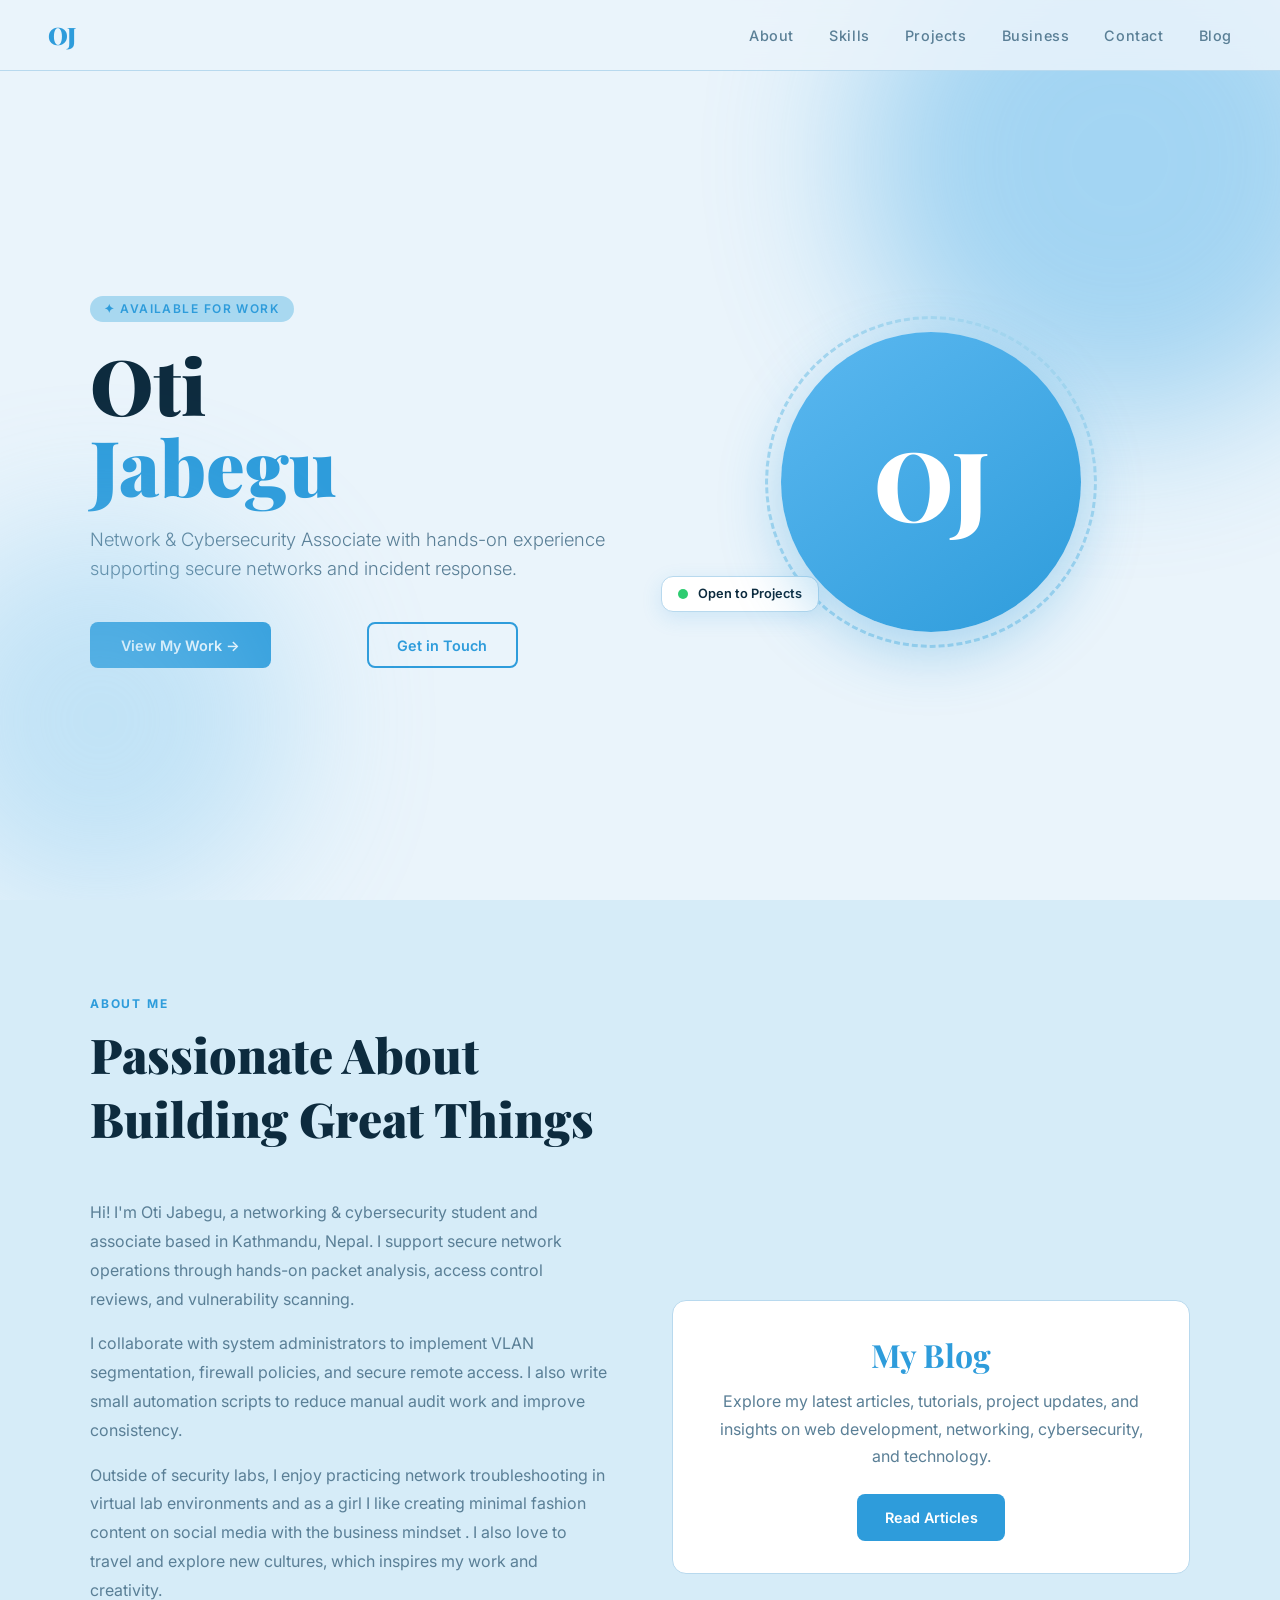
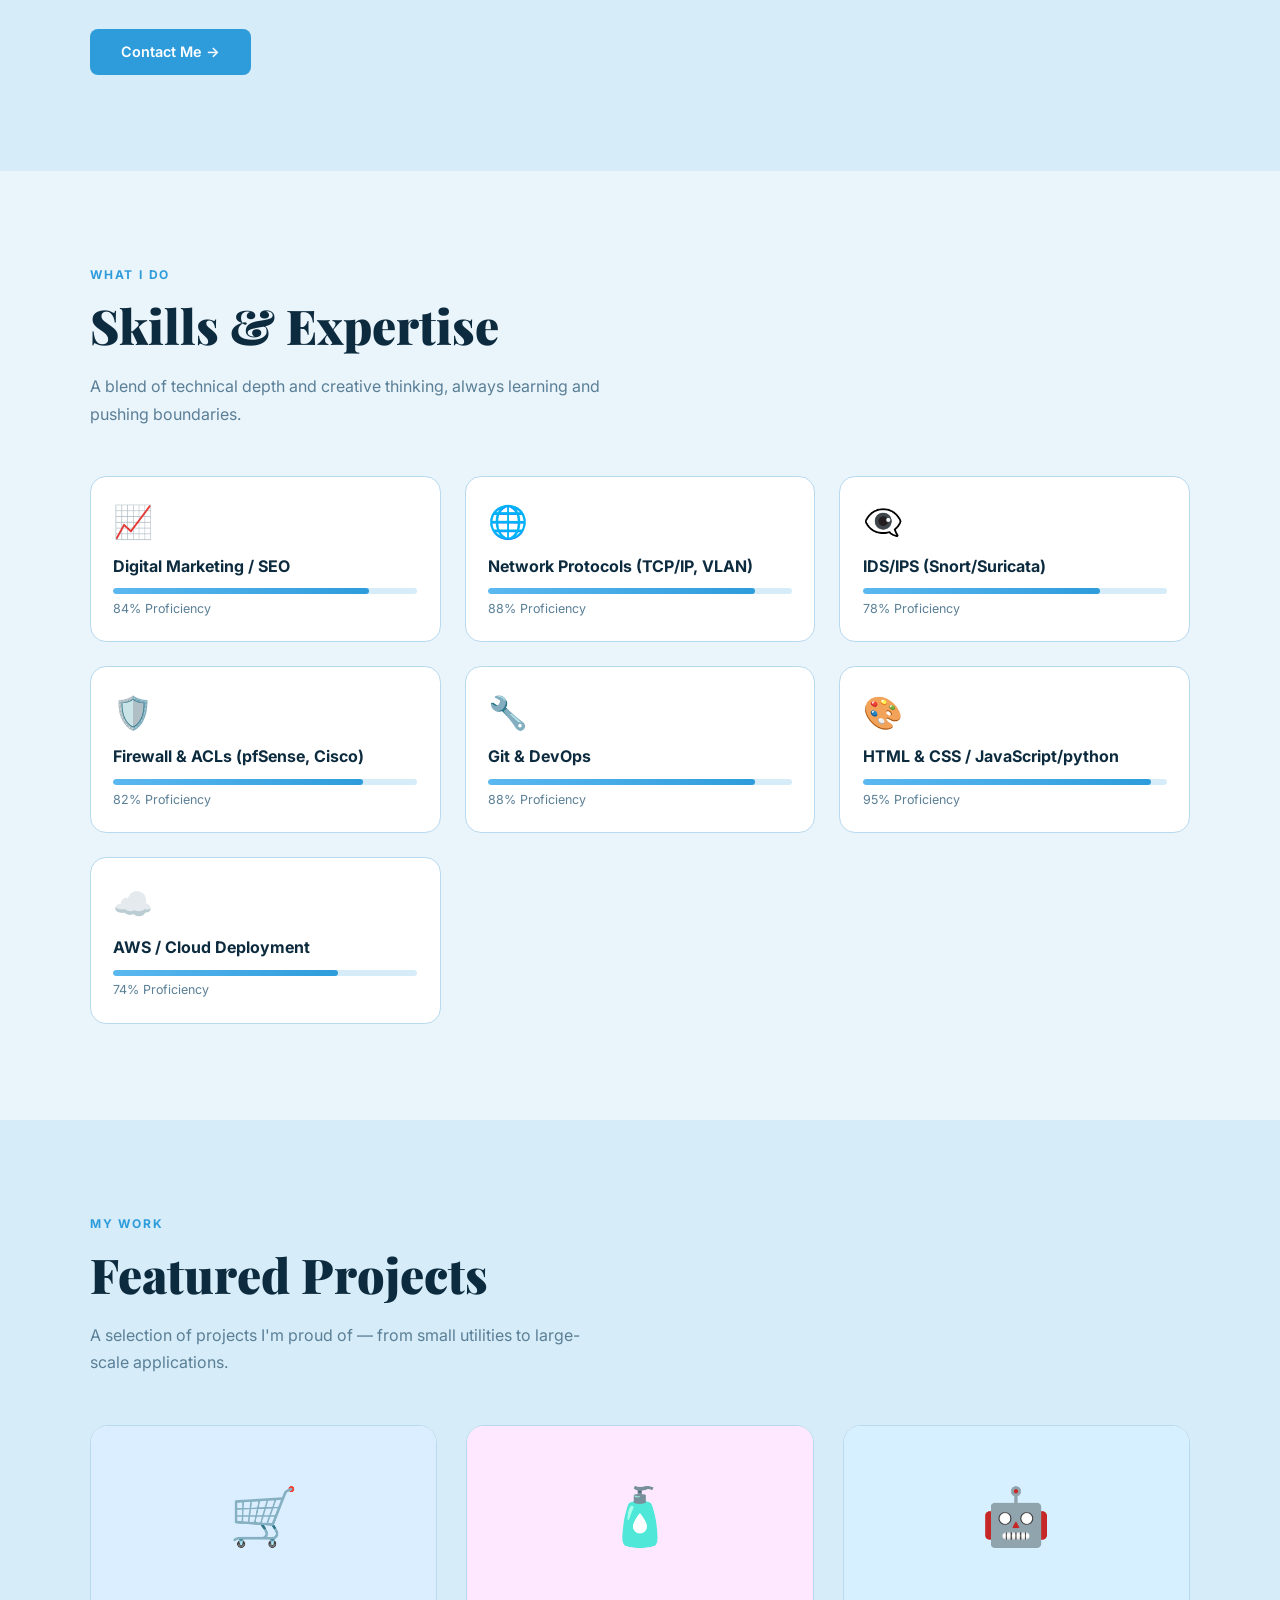
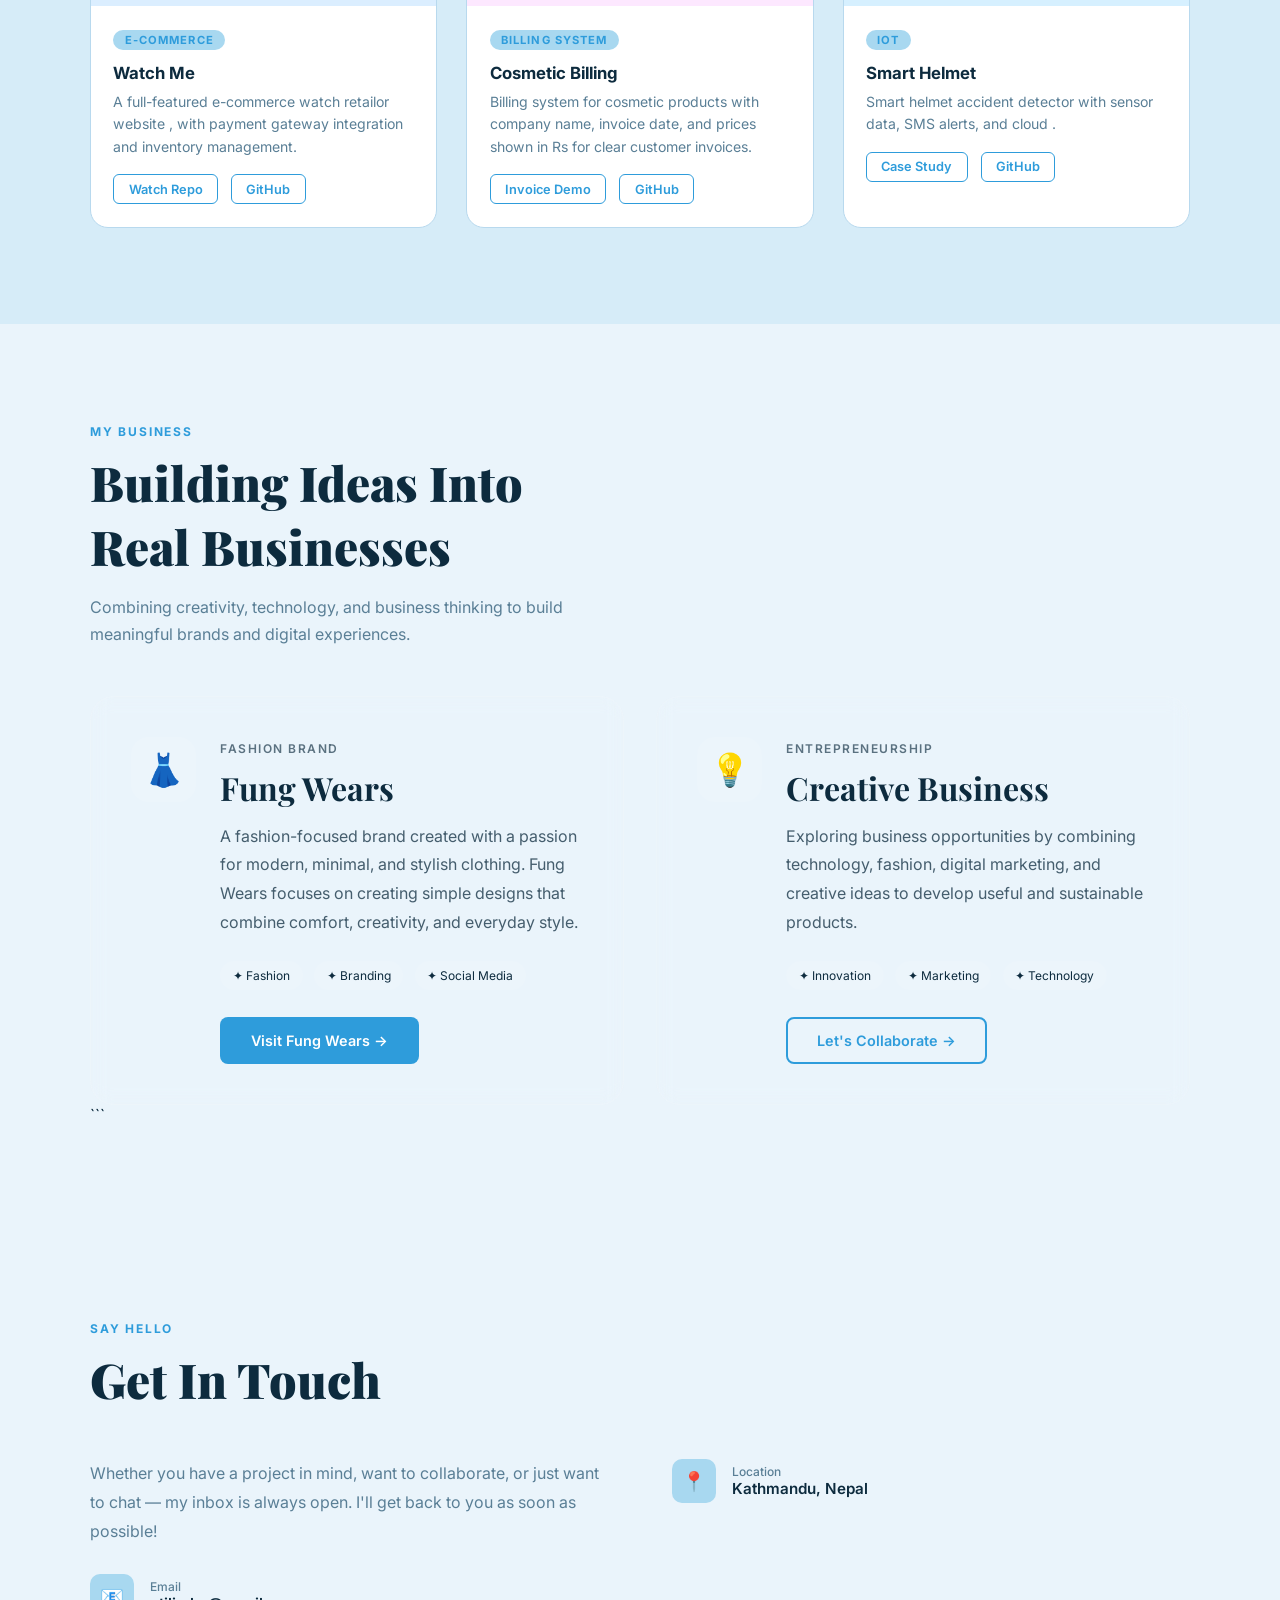
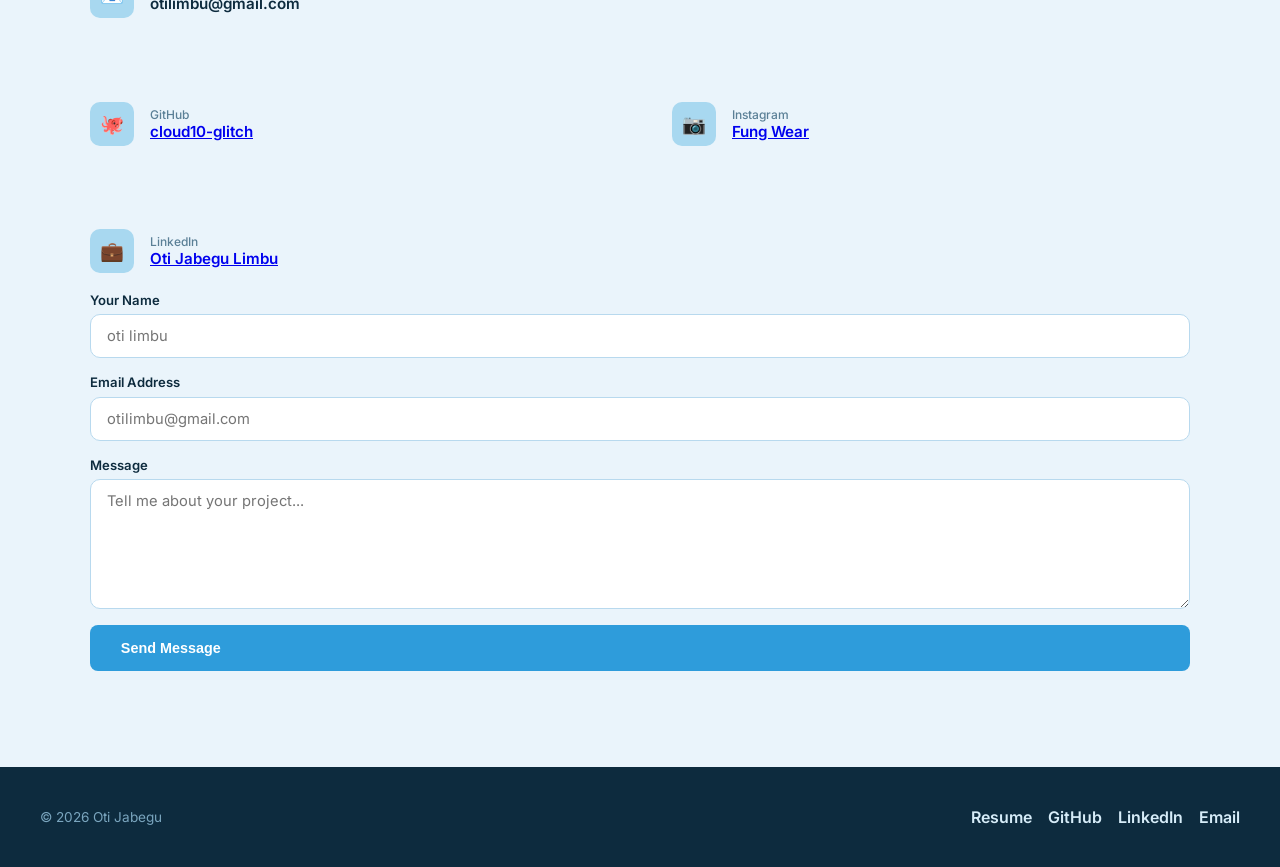
==== Porfilio/Porfilio/index.html @ 8cf0d46f "Add files via upload" ====
<!DOCTYPE html>
<!--
  INDEX.HTML
  This file holds the STRUCTURE / CONTENT of the website
  (the text, headings, sections, buttons, and links).

  It links out to two other files:
    - style.css  → controls how everything LOOKS
    - script.js  → controls how everything BEHAVES/interacts

  Keeping HTML, CSS, and JS in separate files is standard
  practice — it makes each file shorter and easier to find
  what you're looking for.
-->
<html lang="en">
<head>
  <meta charset="UTF-8" />
  <meta name="viewport" content="width=device-width, initial-scale=1.0" />
  <title>Oti Jabegu | Portfolio</title>

  <!-- Google Fonts used by this design -->
  <link
    href="https://fonts.googleapis.com/css2?family=Playfair+Display:wght@400;700;900&family=Inter:wght@300;400;500;600&display=swap"
    rel="stylesheet"
  />

  <!-- Our own stylesheet (all the CSS lives here now) -->
  <link rel="stylesheet" href="style.css" />
</head>
<body>

  <!-- ============ NAVIGATION BAR ============ -->
  <nav id="navbar">
    <div class="nav-logo">OJ</div>
    <ul class="nav-links">
      <li><a href="#about">About</a></li>
      <li><a href="#skills">Skills</a></li>
      <li><a href="#projects">Projects</a></li>
      <li><a href="#business">Business</a></li>
      <li><a href="#contact">Contact</a></li>
      <li><a href="blog.html">Blog</a></li>
    </ul>
  </nav>

  <!-- ============ HERO SECTION ============ -->
  <section id="hero">
    <!-- Decorative glowing circles in the background -->
    <div class="orb orb1" id="orb1"></div>
    <div class="orb orb2" id="orb2"></div>

    <div class="hero-inner">
      <div class="hero-content">
        <div class="hero-tag">✦ Available for Work</div>
        <h1 class="hero-name">Oti<br /><span>Jabegu</span></h1>
        <p class="hero-sub">
          Network & Cybersecurity Associate with hands-on experience supporting secure networks and incident response.
        </p>
        <div class="hero-btns">
          <a href="#projects" class="btn btn-primary">View My Work →</a>
          <a href="#contact" class="btn btn-outline">Get in Touch</a>
        </div>
      </div>

      <div class="hero-visual">
        <div class="avatar-wrap">
          <div class="avatar-ring"></div>
          <div class="avatar-circle">OJ</div>
          <div class="badge badge1">
            <div class="badge-dot"></div>
            Open to Projects
          </div>
          
        </div>
      </div>
    </div>
  </section>

  <!-- ============ ABOUT SECTION ============ -->
  <section id="about">
    <div class="section-inner">
      <p class="section-eyebrow fade-up">About Me</p>
      <h2 class="section-title fade-up">Passionate About<br />Building Great Things</h2>

      <div class="about-grid fade-up">
        <div class="about-text">
          <p>
            Hi! I'm Oti Jabegu, a networking & cybersecurity student and
            associate based in Kathmandu, Nepal. I support secure network
            operations through hands-on packet analysis, access control
            reviews, and vulnerability scanning.
          </p>
          <p>
            I collaborate with system administrators to implement VLAN
            segmentation, firewall policies, and secure remote access. I also
            write small automation scripts to reduce manual audit work and
            improve consistency.
          </p>
          <p>
            Outside of security labs, I enjoy practicing network
            troubleshooting in virtual lab environments and as a girl I like creating minimal fashion content on social media with the business mindset . 
            I  also love to travel and explore new cultures, which inspires my work and creativity.
          </p>
          <a href="#contact" class="btn btn-primary" style="width:fit-content; margin-top:.5rem">
            Contact Me →
          </a>
        </div>

        <div class="blog-ad" style="display:block; visibility:visible; opacity:1">
          <i class="fas fa-blog"></i>
          <h3>My Blog</h3>
          <p>
            Explore my latest articles, tutorials, project updates, and insights
            on web development, networking, cybersecurity, and technology.
          </p>
          <a href="Porfilio/blog.html" class="btn">Read Articles</a>
        </div>
      </div>
  </section>

  <!-- ============ SKILLS SECTION ============ -->
  <!-- The actual skill cards are built by JavaScript (see script.js) -->
  <section id="skills">
    <div class="section-inner">
      <p class="section-eyebrow fade-up">What I Do</p>
      <h2 class="section-title fade-up">Skills &amp; Expertise</h2>
      <p class="section-desc fade-up">
        A blend of technical depth and creative thinking, always learning and pushing boundaries.
      </p>
      <div class="skills-grid" id="skills-grid">
        <!-- filled in automatically by script.js -->
      </div>
    </div>
  </section>

  <!-- ============ PROJECTS SECTION ============ -->
  <!-- The actual project cards are built by JavaScript (see script.js) -->
  <section id="projects">
    <div class="section-inner">
      <p class="section-eyebrow fade-up">My Work</p>
      <h2 class="section-title fade-up">Featured Projects</h2>
      <p class="section-desc fade-up">
        A selection of projects I'm proud of — from small utilities to large-scale applications.
      </p>
      <div class="projects-grid" id="projects-grid">
        <!-- filled in automatically by script.js -->
      </div>
    </div>
  </section>
  <!-- ============ BUSINESS SECTION ============ -->

<section id="business">
  <div class="section-inner">
<p class="section-eyebrow fade-up">My Business</p>

<h2 class="section-title fade-up">
  Building Ideas Into<br />Real Businesses
</h2>

<p class="section-desc fade-up">
  Combining creativity, technology, and business thinking to build
  meaningful brands and digital experiences.
</p>

<div class="business-grid fade-up">

  <!-- Business Card -->
  <div class="business-card">
    <div class="business-icon">👗</div>

    <div class="business-content">
      <span class="business-tag">Fashion Brand</span>

      <h3>Fung Wears</h3>

      <p>
        A fashion-focused brand created with a passion for modern,
        minimal, and stylish clothing. Fung Wears focuses on creating
        simple designs that combine comfort, creativity, and everyday style.
      </p>

      <div class="business-features">
        <span>✦ Fashion</span>
        <span>✦ Branding</span>
        <span>✦ Social Media</span>
      </div>

      <a
        href="https://www.instagram.com/fung_wears/"
        target="_blank"
        rel="noopener noreferrer"
        class="btn btn-primary"
      >
        Visit Fung Wears →
      </a>
    </div>
  </div>

  <!-- Business Idea Card -->
  <div class="business-card business-card-alt">
    <div class="business-icon">💡</div>

    <div class="business-content">
      <span class="business-tag">Entrepreneurship</span>

      <h3>Creative Business</h3>

      <p>
        Exploring business opportunities by combining technology,
        fashion, digital marketing, and creative ideas to develop
        useful and sustainable products.
      </p>

      <div class="business-features">
        <span>✦ Innovation</span>
        <span>✦ Marketing</span>
        <span>✦ Technology</span>
      </div>

      <a href="#contact" class="btn btn-outline">
        Let's Collaborate →
      </a>
    </div>
  </div>

</div>
```

  </div>
</section>


  <!-- ============ CONTACT SECTION ============ -->
  <section id="contact">
    <div class="section-inner">
      <p class="section-eyebrow fade-up">Say Hello</p>
      <h2 class="section-title fade-up">Get In Touch</h2>

      <div class="contact-wrap fade-up">
        <!-- Left column: contact details -->
        <div class="contact-info">
          <p>
            Whether you have a project in mind, want to collaborate, or just
            want to chat — my inbox is always open. I'll get back to you as
            soon as possible!
          </p>

          <div class="contact-item">
            <div class="contact-icon">📧</div>
            <div>
              <div class="contact-label">Email</div>
              <div class="contact-val">otilimbu@gmail.com</div>
              </div>
            </div>
          </div>
<div class="contact-item">
            <div class="contact-icon">📍</div>
            <div>
              <div class="contact-label">Location</div>
              <div class="contact-val">Kathmandu, Nepal</div>
            </div>
          </div>
          

          <div class="contact-item">
            <div class="contact-icon">🐙</div>
            <div>
              <div class="contact-label">GitHub</div>
              <div class="contact-val"><a href="https://github.com/cloud10-glitch" target="_blank" rel="noopener noreferrer">cloud10-glitch</a></div>
            </div>
          </div>
          

          <div class="contact-item">
            <div class="contact-icon">📷</div>
            <div>
              <div class="contact-label">Instagram</div>
              <div class="contact-val"><a href="https://www.instagram.com/fung_wears/" target="_blank" rel="noopener noreferrer">Fung Wear</a></div>
            </div>
          </div>
 
          <div class="contact-item">
            <div class="contact-icon">💼</div>
            <div>
              <div class="contact-label">LinkedIn</div>
              <div class="contact-val"><a href="https://www.linkedin.com/in/oti-jabegu-limbu-67b0b8324" target="_blank" rel="noopener noreferrer">Oti Jabegu Limbu</a></div>
            </div>
          </div>
        </div>

        <!-- Right column: the contact form itself -->
        <form class="contact-form" id="contact-form">
          <div class="form-group">
            <label for="name">Your Name</label>
            <input id="name" type="text" placeholder="oti limbu" required />
          </div>
          <div class="form-group">
            <label for="email">Email Address</label>
            <input id="email" type="email" placeholder="otilimbu@gmail.com" required />
          </div>
          <div class="form-group">
            <label for="message">Message</label>
            <textarea id="message" placeholder="Tell me about your project..." required></textarea>
          </div>
          <button type="submit" class="btn btn-primary">Send Message </button>
          <div id="msg-sent">✅ Message sent! I'll be in touch soon.</div>
        </form>
      </div>
    </div>
  </section>

  <!-- ============ FOOTER ============ -->
  <footer>
    
    <p>© 2026 Oti Jabegu</p>
    <div class="footer-links">
      <a href="c:\Users\Acer\Downloads\Oti Jabegu CV6.pdf" target="_blank" rel="noopener noreferrer">Resume</a>
      <a href="https://github.com/cloud10-glitch" target="_blank" rel="noopener noreferrer">GitHub</a>
      <a href="https://www.linkedin.com/in/oti-jabegu-limbu-67b0b8324" target="_blank" rel="noopener noreferrer">LinkedIn</a>
      <a href="mailto:otilimbu@gmail.com">Email</a>
    </div>
  </footer>

  <!-- Our own script (all the JavaScript lives here now) -->
  <!-- Placed at the very end of <body> so the HTML above loads first -->
  <script src="script.js"></script>
</body>
</html>
---- Porfilio/Porfilio/style.css ----
/* =========================================================
   STYLE.CSS
   This file controls how the website LOOKS
   (colors, spacing, fonts, layout, animations)
   ========================================================= */

/* Reset: remove default browser spacing so everything starts clean */
*, *::before, *::after {
  margin: 0;
  padding: 0;
  box-sizing: border-box;
}

/* -------- COLOR VARIABLES --------
   Change these once here, and the whole site updates.
   Think of these like "paint buckets" you reuse everywhere. */
:root {
  --bg:        #EAF4FB; /* main background color */
  --bg2:       #D6ECF8; /* slightly darker background */
  --card:      #FFFFFF; /* white card background */
  --accent:    #2E9CDB; /* main blue accent color */
  --accent2:   #5BB8F0; /* lighter blue */
  --accent3:   #A8D8F0; /* even lighter blue */
  --text:      #0D2B3E; /* main text color */
  --muted:     #5A7F96; /* softer, secondary text color */
  --border:    #B8D9EE; /* light border color */
}

/* Smooth scrolling when clicking nav links like "About" */
html {
  scroll-behavior: smooth;
}

body {
  font-family: 'Inter', sans-serif;
  background: var(--bg);
  color: var(--text);
  overflow-x: hidden; /* stops sideways scrollbar from animations */
}

/* =========================================================
   NAVIGATION BAR (the menu fixed at the top)
   ========================================================= */
nav {
  position: fixed;
  top: 0; left: 0; right: 0;
  z-index: 100; /* keeps nav above everything else */
  display: flex;
  justify-content: space-between;
  align-items: center;
  padding: 1.2rem 3rem;
  background: rgba(234, 244, 251, 0.85);
  backdrop-filter: blur(12px); /* frosted glass effect */
  border-bottom: 1px solid var(--border);
  transition: box-shadow 0.3s;
}

/* Added by JavaScript once you scroll down a bit */
nav.scrolled {
  box-shadow: 0 4px 24px rgba(46, 156, 219, 0.12);
}

.nav-logo {
  font-family: 'Playfair Display', serif;
  font-size: 1.5rem;
  font-weight: 900;
  color: var(--accent);
  letter-spacing: -1px;
}

.nav-links {
  display: flex;
  gap: 2.2rem;
  list-style: none;
}

.nav-links a {
  text-decoration: none;
  font-size: 0.9rem;
  font-weight: 500;
  color: var(--muted);
  letter-spacing: 0.04em;
  transition: color 0.25s;
}

.nav-links a:hover {
  color: var(--accent);
}

/* =========================================================
   HERO SECTION (the big intro at the top of the page)
   ========================================================= */
#hero {
  min-height: 100vh; /* fill the whole screen height */
  display: flex;
  align-items: center;
  padding: 8rem 3rem 4rem;
  position: relative;
  overflow: hidden;
}

/* Blurry glowing circles floating in the background */
.orb {
  position: absolute;
  border-radius: 50%;
  pointer-events: none; /* so it never blocks clicks */
  filter: blur(80px);
  opacity: 0.45;
  transition: transform 0.08s ease-out;
}
.orb1 {
  width: 520px; height: 520px;
  background: radial-gradient(circle, #5BB8F0, #2E9CDB);
  top: -100px; right: -100px;
}
.orb2 {
  width: 360px; height: 360px;
  background: radial-gradient(circle, #A8D8F0, #5BB8F0);
  bottom: 0; left: -80px;
}

.hero-inner {
  max-width: 1100px;
  margin: 0 auto;
  width: 100%;
  display: grid;
  grid-template-columns: 1fr 1fr; /* text on left, avatar on right */
  gap: 4rem;
  align-items: center;
}

.hero-tag {
  display: inline-block;
  background: var(--accent3);
  color: var(--accent);
  font-size: 0.75rem;
  font-weight: 600;
  letter-spacing: 0.12em;
  padding: 0.35rem 0.9rem;
  border-radius: 999px; /* fully rounded pill shape */
  margin-bottom: 1.4rem;
  text-transform: uppercase;
}

.hero-name {
  font-family: 'Playfair Display', serif;
  font-size: clamp(3rem, 6vw, 5.2rem); /* scales with screen size */
  font-weight: 900;
  line-height: 1.05;
  color: var(--text);
}
.hero-name span {
  color: var(--accent);
}

.hero-sub {
  margin-top: 1.2rem;
  font-size: 1.15rem;
  color: var(--muted);
  line-height: 1.6;
  font-weight: 300;
}

.hero-btns {
  display: flex;
  gap: 6rem;
  margin-top: 2.4rem;
  flex-wrap: wrap;
}

/* -------- BUTTONS -------- */
.btn {
  display: inline-flex;
  align-items: center;
  gap: 0.5rem;
  padding: 0.8rem 1.8rem;
  border-radius: 8px;
  font-size: 0.9rem;
  font-weight: 600;
  cursor: pointer;
  text-decoration: none;
  transition: all 0.25s;
  border: 2px solid transparent;
}
.btn-primary {
  background: var(--accent);
  color: #fff;
}
.btn-primary:hover {
  background: #1a7bb8;
  transform: translateY(-2px); /* lifts up slightly on hover */
  box-shadow: 0 8px 24px rgba(46, 156, 219, 0.35);
}
.btn-outline {
  border-color: var(--accent);
  color: var(--accent);
  background: transparent;
}
.btn-outline:hover {
  background: var(--accent3);
  transform: translateY(-2px);
}

/* -------- AVATAR CIRCLE (the "OJ" initials circle) -------- */
.hero-visual {
  display: flex;
  justify-content: center;
  align-items: center;
}
.avatar-wrap {
  position: relative;
  width: 300px;
  height: 300px;
}
.avatar-ring {
  position: absolute;
  inset: -16px; /* makes ring slightly bigger than the circle */
  border-radius: 50%;
  border: 3px dashed var(--accent3);
  animation: spin 18s linear infinite;
}
@keyframes spin {
  to { transform: rotate(360deg); }
}
.avatar-circle {
  width: 300px; height: 300px;
  border-radius: 50%;
  background: linear-gradient(145deg, var(--accent2), var(--accent));
  display: flex;
  align-items: center;
  justify-content: center;
  font-family: 'Playfair Display', serif;
  font-size: 6rem;
  font-weight: 900;
  color: #fff;
  box-shadow: 0 20px 60px rgba(46, 156, 219, 0.35);
  position: relative;
  z-index: 1;
  user-select: none;
}

/* Small floating info cards near the avatar */
.badge {
  position: absolute;
  background: #fff;
  border: 1px solid var(--border);
  border-radius: 12px;
  padding: 0.6rem 1rem;
  display: flex;
  align-items: center;
  gap: 0.6rem;
  box-shadow: 0 6px 20px rgba(46, 156, 219, 0.15);
  font-size: 0.8rem;
  font-weight: 600;
  color: var(--text);
}
.badge-dot {
  width: 10px; height: 10px;
  border-radius: 50%;
  background: #2ECC71; /* green "online" dot */
}
.badge1 { bottom: 20px; left: -120px; }


/* =========================================================
   SHARED SECTION STYLES (used by About, Skills, Projects, Contact)
   ========================================================= */
section {
  padding: 6rem 3rem;
}
.section-inner {
  max-width: 1100px;
  margin: 0 auto;
}
.section-eyebrow {
  font-size: 0.75rem;
  font-weight: 700;
  letter-spacing: 0.15em;
  text-transform: uppercase;
  color: var(--accent);
  margin-bottom: 0.7rem;
}
.section-title {
  font-family: 'Playfair Display', serif;
  font-size: clamp(2rem, 4vw, 3rem);
  font-weight: 900;
  color: var(--text);
  margin-bottom: 1rem;
}
.section-desc {
  color: var(--muted);
  font-size: 1rem;
  line-height: 1.7;
  max-width: 520px;
}

/* =========================================================
   ABOUT SECTION
   ========================================================= */
#about {
  background: var(--bg2);
}

.about-grid {
  display: grid;
  grid-template-columns: 1fr 1fr;
  gap: 4rem;
  align-items: center;
  margin-top: 3rem;
}

.about-text p {
  color: var(--muted);
  line-height: 1.8;
  margin-bottom: 1rem;
}

/* Blog Card */
.blog-ad {
  background: #fff;
  border: 1px solid var(--border);
  border-radius: 14px;
  padding: 2rem;
  text-align: center;
  transition: 0.3s ease;
}

.blog-ad:hover {
  transform: translateY(-6px);
  box-shadow: 0 12px 30px rgba(0,0,0,0.08);
}

.blog-ad i {
  font-size: 4rem;
  color: var(--accent);
  margin-bottom: 1rem;
}

.blog-ad h3 {
  font-family: 'Playfair Display', serif;
  font-size: 2rem;
  color: var(--accent);
  margin-bottom: 0.8rem;
}

.blog-ad p {
  color: var(--muted);
  line-height: 1.7;
  margin-bottom: 1.5rem;
}

.blog-ad .btn {
  display: inline-block;
  padding: 0.8rem 1.6rem;
  background: var(--accent);
  color: #fff;
  text-decoration: none;
  border-radius: 8px;
  font-weight: 600;
  transition: 0.3s ease;
}

.blog-ad .btn:hover {
  opacity: 0.9;
  transform: translateY(-2px);
}
/* =========================================================
   SKILLS SECTION
   ========================================================= */
#skills {
  background: var(--bg);
}
.skills-grid {
  display: grid;
  grid-template-columns: repeat(auto-fill, minmax(260px, 1fr));
  gap: 1.5rem;
  margin-top: 3rem;
}
.skill-card {
  background: #fff;
  border: 1px solid var(--border);
  border-radius: 16px;
  padding: 1.6rem 1.4rem;
  transition: transform 0.25s, box-shadow 0.25s;
}
.skill-card:hover {
  transform: translateY(-6px);
  box-shadow: 0 16px 40px rgba(46, 156, 219, 0.14);
}
.skill-icon {
  font-size: 2rem;
  margin-bottom: 0.9rem;
}
.skill-name {
  font-weight: 700;
  font-size: 1rem;
  margin-bottom: 0.5rem;
}
.skill-bar {
  height: 6px;
  background: var(--bg2);
  border-radius: 999px;
  overflow: hidden;
  margin-top: 0.8rem;
}
.skill-fill {
  height: 100%;
  background: linear-gradient(90deg, var(--accent2), var(--accent));
  border-radius: 999px;
  transition: width 1s ease; /* animates growing when it appears */
  width: 0;
}
.skill-pct {
  font-size: 0.78rem;
  color: var(--muted);
  margin-top: 0.4rem;
}

/* =========================================================
   PROJECTS SECTION
   ========================================================= */
#projects {
  background: var(--bg2);
}
.projects-grid {
  display: grid;
  grid-template-columns: repeat(auto-fill, minmax(320px, 1fr));
  gap: 1.8rem;
  margin-top: 3rem;
}
.project-card {
  background: #fff;
  border-radius: 18px;
  overflow: hidden;
  border: 1px solid var(--border);
  transition: transform 0.28s, box-shadow 0.28s;
}
.project-card:hover {
  transform: translateY(-8px);
  box-shadow: 0 20px 48px rgba(46, 156, 219, 0.18);
}
.project-thumb {
  height: 180px;
  display: flex;
  align-items: center;
  justify-content: center;
  font-size: 3.5rem;
}
.project-body {
  padding: 1.4rem;
}
.project-tag {
  display: inline-block;
  font-size: 0.7rem;
  font-weight: 700;
  text-transform: uppercase;
  letter-spacing: 0.1em;
  color: var(--accent);
  background: var(--accent3);
  padding: 0.2rem 0.7rem;
  border-radius: 999px;
  margin-bottom: 0.8rem;
}
.project-title {
  font-weight: 700;
  font-size: 1.05rem;
  margin-bottom: 0.5rem;
}
.project-desc {
  font-size: 0.88rem;
  color: var(--muted);
  line-height: 1.6;
}
.project-links {
  display: flex;
  gap: 0.8rem;
  margin-top: 1rem;
}
.project-link {
  font-size: 0.8rem;
  font-weight: 600;
  color: var(--accent);
  text-decoration: none;
  padding: 0.4rem 0.9rem;
  border: 1.5px solid var(--accent);
  border-radius: 6px;
  transition: all 0.2s;
}
.project-link:hover {
  background: var(--accent);
  color: #fff;
}
/* ============ BUSINESS SECTION ============ */

#business {
position: relative;
padding: 100px 0;
overflow: hidden;
}

.business-grid {
display: grid;
grid-template-columns: repeat(2, 1fr);
gap: 2rem;
margin-top: 3rem;
}

.business-card {
position: relative;
display: flex;
gap: 1.5rem;
padding: 2.5rem;
border: 1px solid rgba(255, 255, 255, 0.1);
border-radius: 24px;
background: rgba(255, 255, 255, 0.04);
backdrop-filter: blur(10px);
transition: transform 0.3s ease, border-color 0.3s ease;
}

.business-card:hover {
transform: translateY(-8px);
border-color: rgba(255, 255, 255, 0.3);
}

.business-card-alt {
background: rgba(255, 255, 255, 0.025);
}

.business-icon {
min-width: 65px;
width: 65px;
height: 65px;
display: flex;
align-items: center;
justify-content: center;
border-radius: 18px;
font-size: 2rem;
background: rgba(255, 255, 255, 0.08);
}

.business-content {
flex: 1;
}

.business-tag {
display: inline-block;
margin-bottom: 0.6rem;
font-size: 0.75rem;
font-weight: 600;
letter-spacing: 1.5px;
text-transform: uppercase;
opacity: 0.65;
}

.business-content h3 {
margin: 0 0 0.8rem;
font-family: "Playfair Display", serif;
font-size: 2rem;
}

.business-content p {
margin-bottom: 1.5rem;
line-height: 1.8;
opacity: 0.75;
}

.business-features {
display: flex;
flex-wrap: wrap;
gap: 0.7rem;
margin-bottom: 1.7rem;
}

.business-features span {
padding: 0.45rem 0.8rem;
border-radius: 50px;
font-size: 0.75rem;
background: rgba(255, 255, 255, 0.07);
}

.business-card .btn {
display: inline-block;
text-decoration: none;
}

/* Responsive Business Section */

@media (max-width: 800px) {
.business-grid {
grid-template-columns: 1fr;
}

.business-card {
padding: 2rem;
}
}

@media (max-width: 500px) {
.business-card {
flex-direction: column;
}

.business-content h3 {
font-size: 1.7rem;
}
}

/* =========================================================
   CONTACT SECTION
   ========================================================= */
#contact {
  background: var(--bg);
}
.contact-wrap {
  display: grid;
  grid-template-columns: 1fr 1fr;
  gap: 4rem;
  margin-top: 3rem;
  align-items: start;
}
.contact-info p {
  color: var(--muted);
  line-height: 1.8;
  margin-bottom: 1.8rem;
}
.contact-item {
  display: flex;
  align-items: center;
  gap: 1rem;
  margin-bottom: 1.2rem;
}
.contact-icon {
  width: 44px; height: 44px;
  border-radius: 10px;
  background: var(--accent3);
  display: flex;
  align-items: center;
  justify-content: center;
  font-size: 1.2rem;
  flex-shrink: 0;
}
.contact-label {
  font-size: 0.75rem;
  color: var(--muted);
  font-weight: 500;
}
.contact-val {
  font-size: 0.95rem;
  font-weight: 600;
  color: var(--text);
}

.contact-form {
  display: flex;
  flex-direction: column;
  gap: 1rem;
}
.form-group {
  display: flex;
  flex-direction: column;
  gap: 0.4rem;
}
.form-group label {
  font-size: 0.82rem;
  font-weight: 600;
  color: var(--text);
}
.form-group input,
.form-group textarea {
  padding: 0.75rem 1rem;
  border: 1.5px solid var(--border);
  border-radius: 10px;
  background: #fff;
  color: var(--text);
  font-family: 'Inter', sans-serif;
  font-size: 0.92rem;
  outline: none;
  transition: border-color 0.2s;
}
.form-group input:focus,
.form-group textarea:focus {
  border-color: var(--accent);
}
.form-group textarea {
  resize: vertical;
  min-height: 130px;
}

#msg-sent {
  display: none; /* JavaScript shows this after the form is "sent" */
  background: #E6F9F0;
  color: #1A7A48;
  border: 1px solid #8FDDB4;
  border-radius: 8px;
  padding: 0.75rem 1rem;
  font-size: 0.9rem;
  font-weight: 500;
}

/* =========================================================
   FOOTER
   ========================================================= */
footer {
  background: var(--text);
  color: var(--bg2);
  padding: 2.5rem;
  display: flex;
  align-items: center;
  justify-content: space-between;
  gap: 1rem;
}
footer .footer-name {
  font-family: 'Playfair Display', serif;
  font-size: 1.4rem;
  color: var(--accent2);
  font-weight: 900;
  margin-bottom: 0;
}
footer p {
  font-size: 0.85rem;
  color: #7AA5BE;
  margin: 0;
}
footer .footer-links {
  display: flex;
  flex-wrap: wrap;
  gap: 1rem;
  align-items: center;
  justify-content: flex-end;
}
footer .footer-links a {
  color: var(--bg2);
  text-decoration: none;
  font-weight: 600;
}
footer .footer-links a:hover {
  color: var(--accent);
}

/* =========================================================
   SCROLL ANIMATION (elements fade up into view)
   Toggled by JavaScript using IntersectionObserver
   ========================================================= */
.fade-up {
  opacity: 0;
  transform: translateY(28px);
  transition: opacity 0.7s ease, transform 0.7s ease;
}
.fade-up.visible {
  opacity: 1;
  transform: none;
}

/* =========================================================
   RESPONSIVE (mobile-friendly) STYLES
   Applies automatically on screens 768px wide or smaller
   ========================================================= */
@media (max-width: 768px) {
  nav {
    padding: 1rem 1.4rem;
  }
  .nav-links {
    display: none; /* hide menu links on small screens */
  }
  #hero {
    padding: 7rem 1.4rem 3rem;
  }
  .hero-inner,
  .about-grid,
  .contact-wrap {
    grid-template-columns: 1fr; /* stack into a single column */
    gap: 2rem;
  }
  .hero-visual {
    order: -1; /* move avatar above the text on mobile */
  }
  .avatar-wrap {
    width: 200px;
    height: 200px;
  }
  .avatar-circle {
    width: 200px;
    height: 200px;
    font-size: 4rem;
  }
  section {
    padding: 4rem 1.4rem;
  }
}
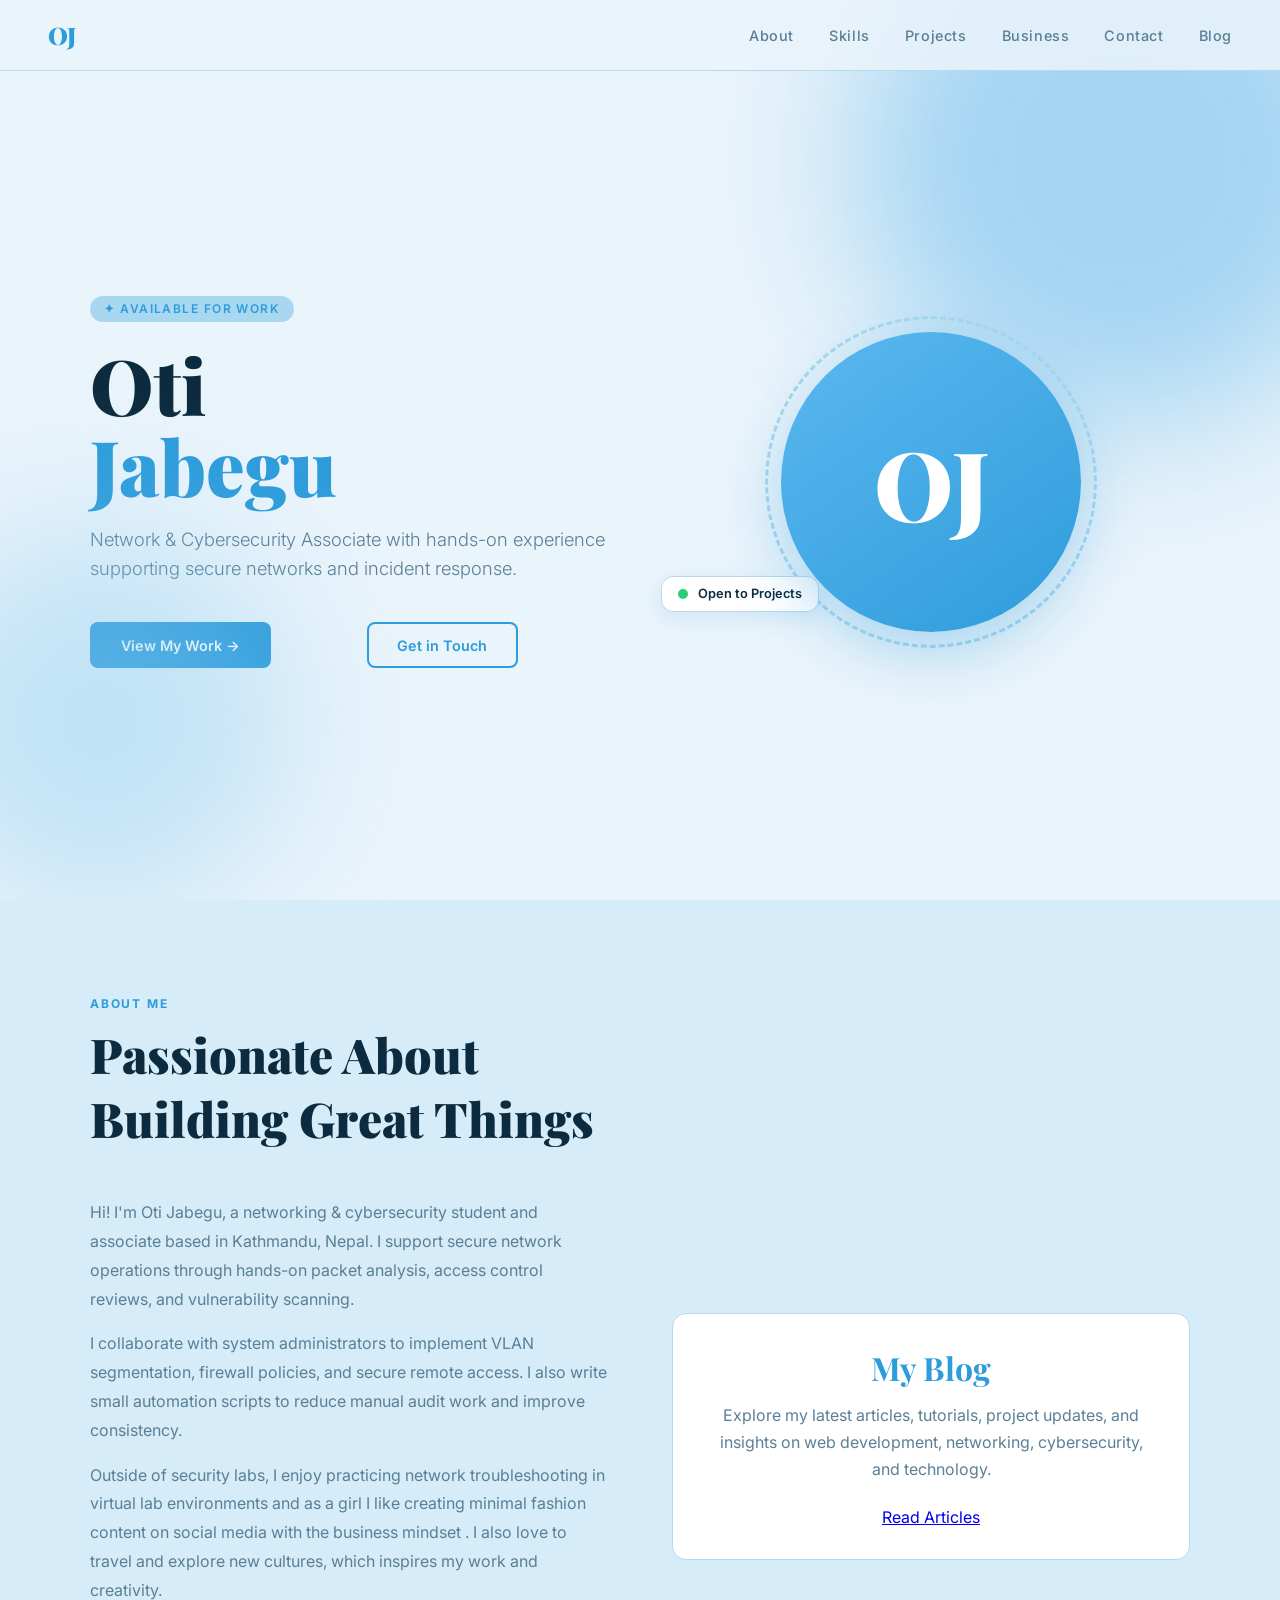
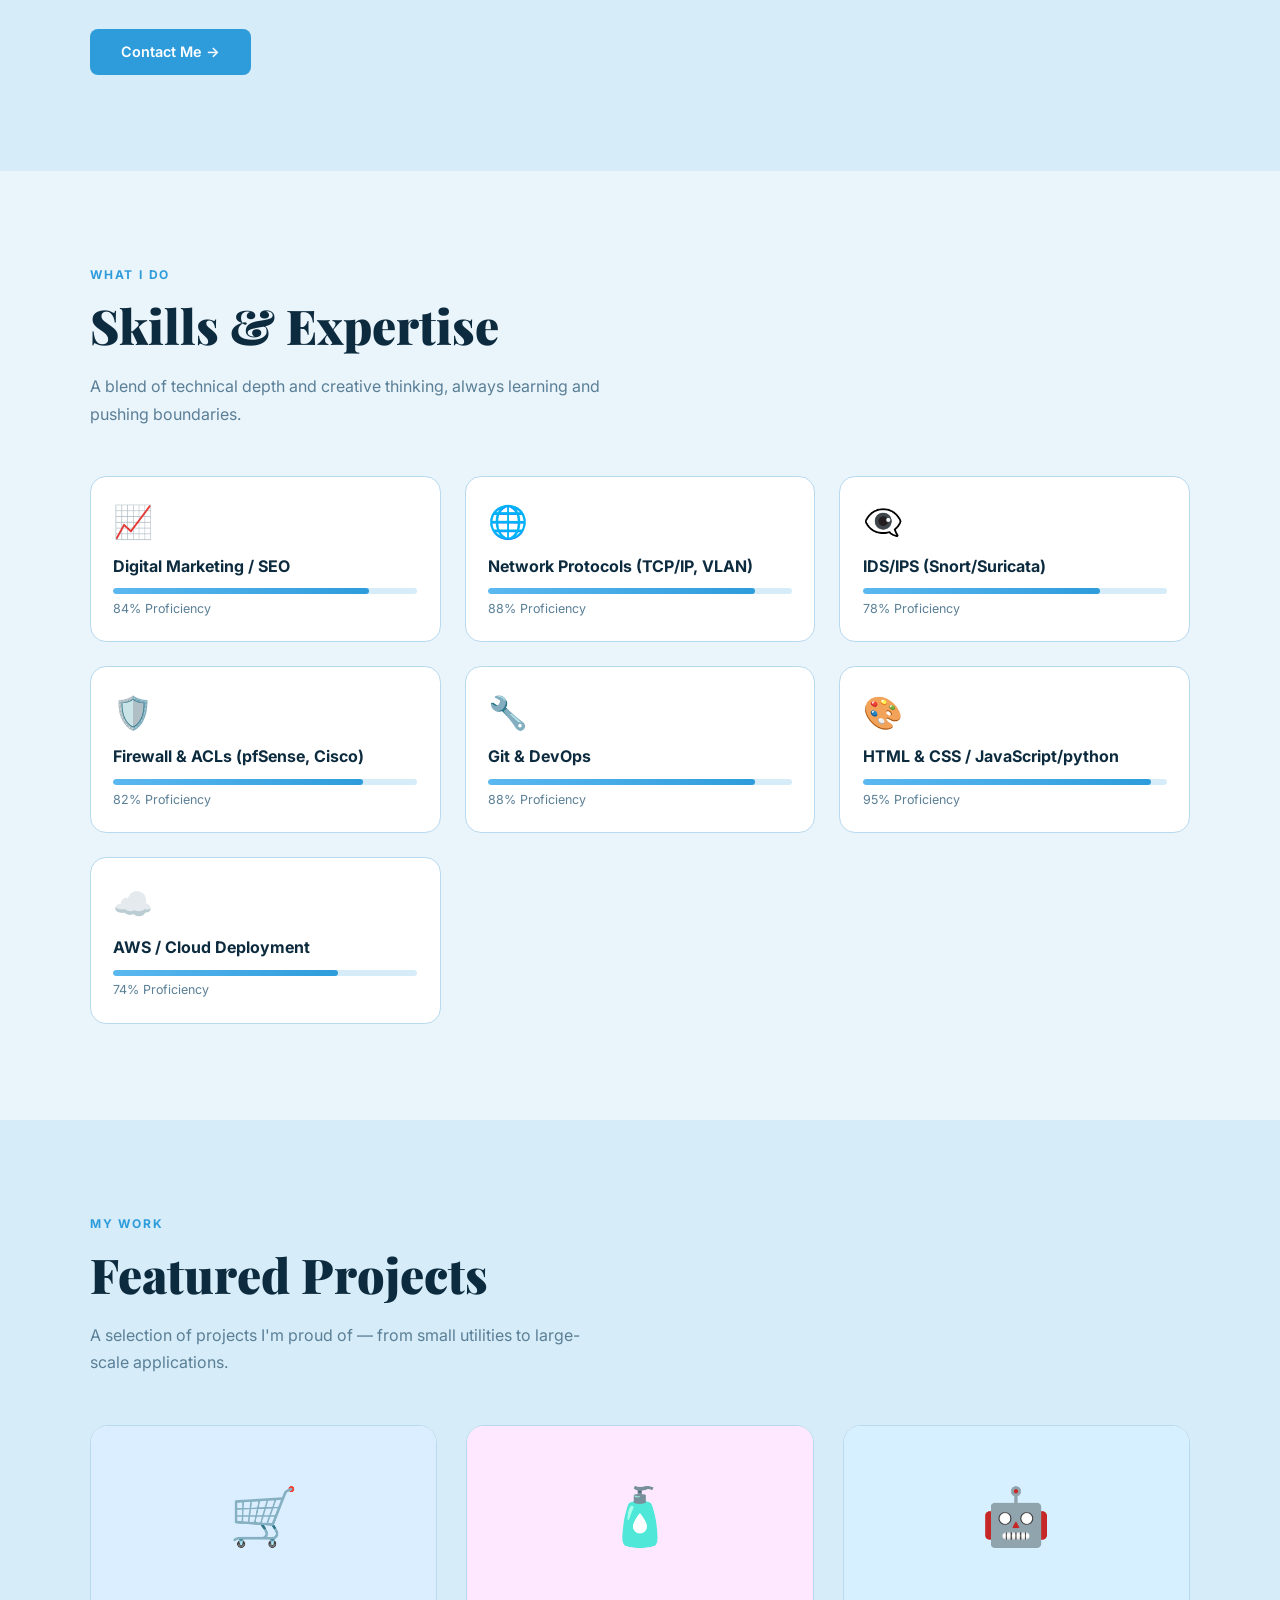
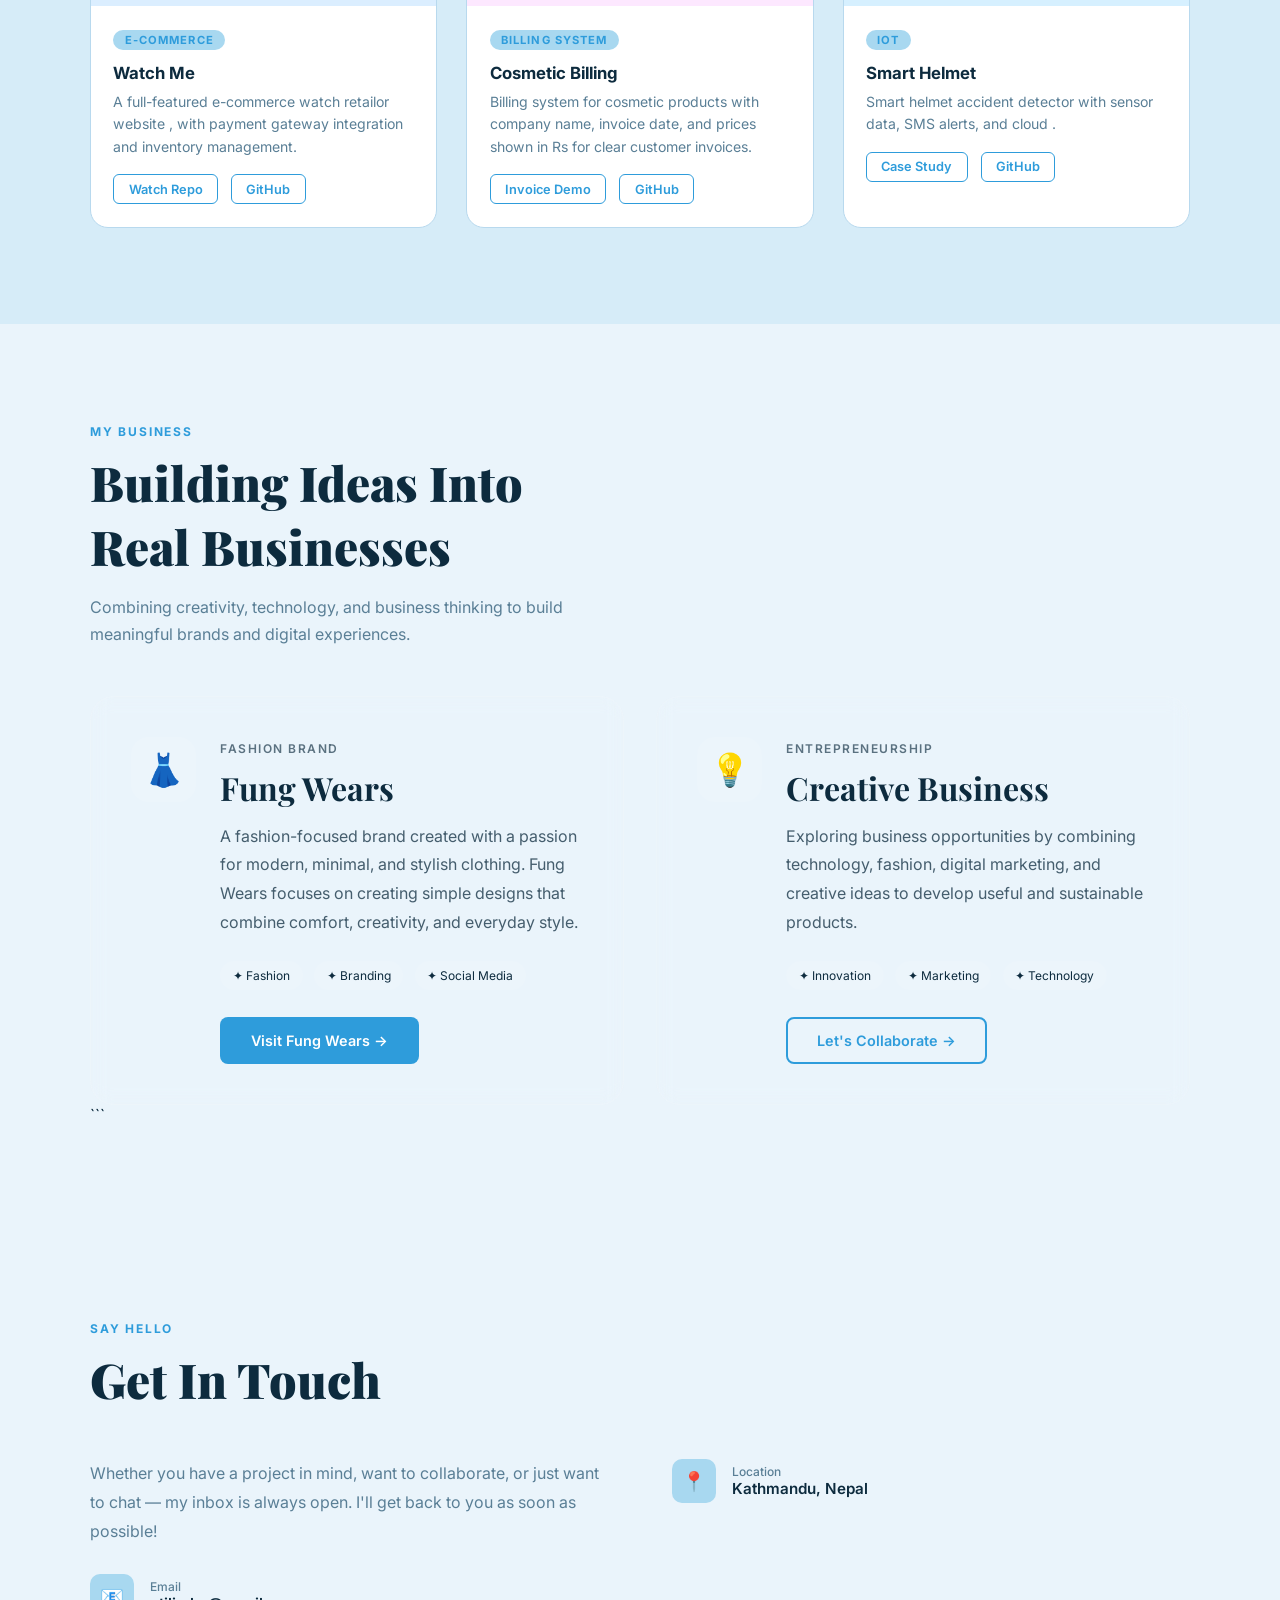
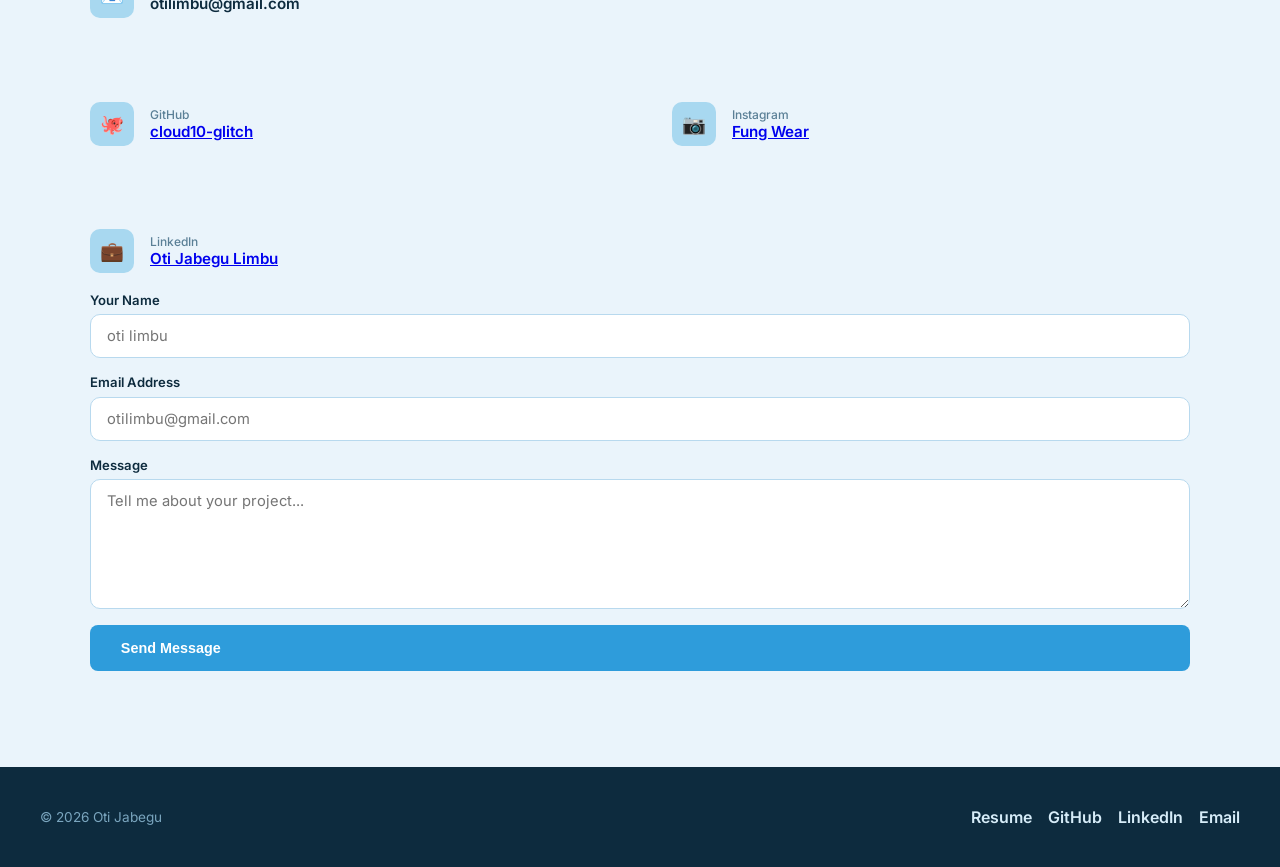
==== commit a4833d17: "Add files via upload" ====
--- a/Porfilio/Porfilio/index.html
+++ b/Porfilio/Porfilio/index.html
@@ -81,7 +81,7 @@
       <p class="section-eyebrow fade-up">About Me</p>
       <h2 class="section-title fade-up">Passionate About<br />Building Great Things</h2>
 
-      <div class="about-grid fade-up">
+      <div class="about-grid">
         <div class="about-text">
           <p>
             Hi! I'm Oti Jabegu, a networking & cybersecurity student and
@@ -105,14 +105,15 @@
           </a>
         </div>
 
-        <div class="blog-ad" style="display:block; visibility:visible; opacity:1">
+        <div class="blog-ad" style="display:block !important; visibility:visible !important; opacity:1 !important;">
           <i class="fas fa-blog"></i>
           <h3>My Blog</h3>
           <p>
             Explore my latest articles, tutorials, project updates, and insights
             on web development, networking, cybersecurity, and technology.
           </p>
-          <a href="Porfilio/blog.html" class="btn">Read Articles</a>
+          <div>
+          <a href="blog.html">Read Articles</a>
         </div>
       </div>
   </section>
@@ -313,7 +314,7 @@
     
     <p>© 2026 Oti Jabegu</p>
     <div class="footer-links">
-      <a href="c:\Users\Acer\Downloads\Oti Jabegu CV6.pdf" target="_blank" rel="noopener noreferrer">Resume</a>
+      <a href="Oti Jabegu CV6.pdf" target="_blank" rel="noopener noreferrer">Resume</a>
       <a href="https://github.com/cloud10-glitch" target="_blank" rel="noopener noreferrer">GitHub</a>
       <a href="https://www.linkedin.com/in/oti-jabegu-limbu-67b0b8324" target="_blank" rel="noopener noreferrer">LinkedIn</a>
       <a href="mailto:otilimbu@gmail.com">Email</a>
